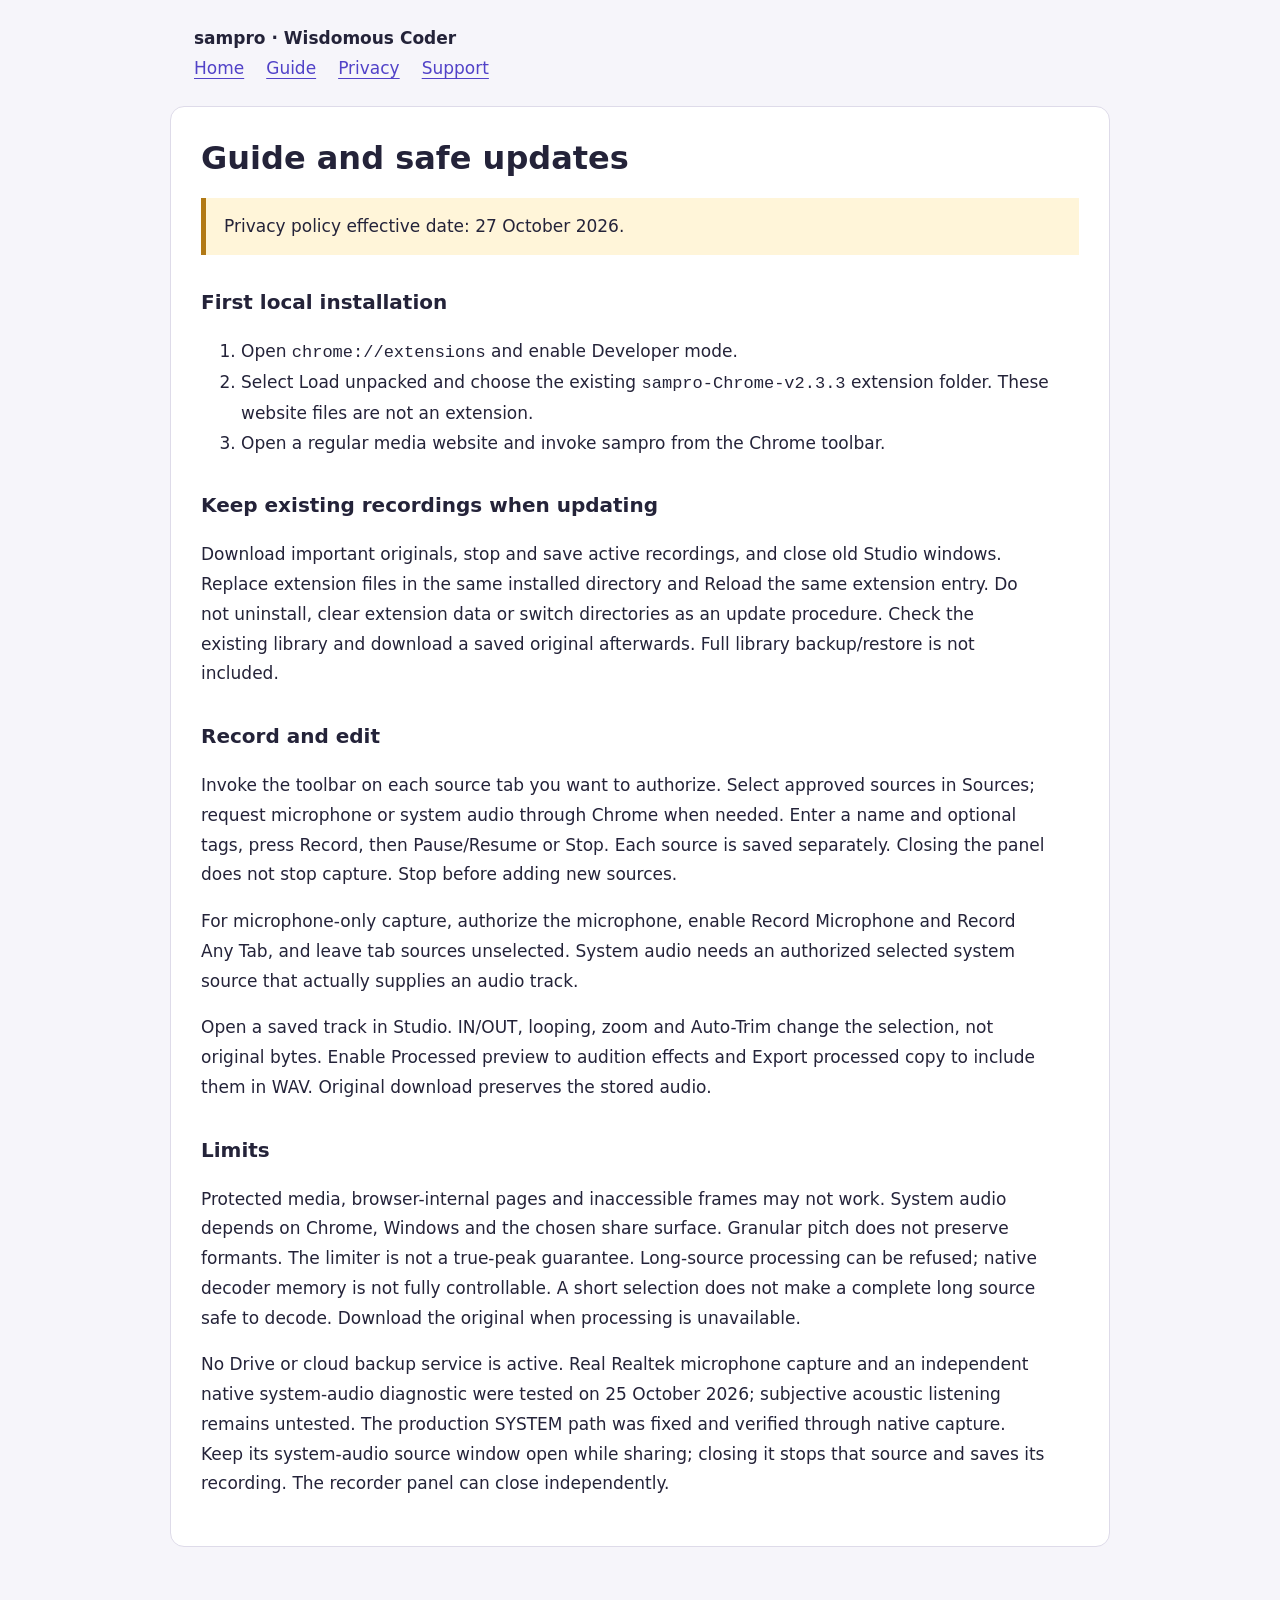
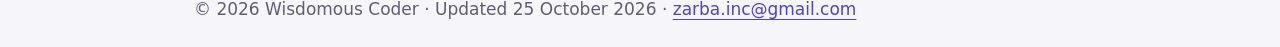
==== guide-en.html @ b50b03b1 "Publish English sampro information, privacy, guide and support pages" ====
<!doctype html><html lang="en" dir="ltr"><head><meta charset="utf-8"><meta name="viewport" content="width=device-width,initial-scale=1"><title>Guide and safe updates · sampro</title><link rel="stylesheet" href="draft-pages.css"></head><body><header><strong>sampro · Wisdomous Coder</strong><nav aria-label="Navigation"><a href="index.html">Home</a><a href="guide-en.html">Guide</a><a href="privacy-en.html">Privacy</a><a href="support-en.html">Support</a></nav></header><main><h1>Guide and safe updates</h1><div class="draft" role="note">Privacy policy effective date: 27 October 2026.</div><h2>First local installation</h2><ol><li>Open <code>chrome://extensions</code> and enable Developer mode.</li><li>Select Load unpacked and choose the existing <code>sampro-Chrome-v2.3.3</code> extension folder. These website files are not an extension.</li><li>Open a regular media website and invoke sampro from the Chrome toolbar.</li></ol><h2>Keep existing recordings when updating</h2><p>Download important originals, stop and save active recordings, and close old Studio windows. Replace extension files in the same installed directory and Reload the same extension entry. Do not uninstall, clear extension data or switch directories as an update procedure. Check the existing library and download a saved original afterwards. Full library backup/restore is not included.</p><h2>Record and edit</h2><p>Invoke the toolbar on each source tab you want to authorize. Select approved sources in Sources; request microphone or system audio through Chrome when needed. Enter a name and optional tags, press Record, then Pause/Resume or Stop. Each source is saved separately. Closing the panel does not stop capture. Stop before adding new sources.</p><p>For microphone-only capture, authorize the microphone, enable Record Microphone and Record Any Tab, and leave tab sources unselected. System audio needs an authorized selected system source that actually supplies an audio track.</p><p>Open a saved track in Studio. IN/OUT, looping, zoom and Auto-Trim change the selection, not original bytes. Enable Processed preview to audition effects and Export processed copy to include them in WAV. Original download preserves the stored audio.</p><h2>Limits</h2><p>Protected media, browser-internal pages and inaccessible frames may not work. System audio depends on Chrome, Windows and the chosen share surface. Granular pitch does not preserve formants. The limiter is not a true-peak guarantee. Long-source processing can be refused; native decoder memory is not fully controllable. A short selection does not make a complete long source safe to decode. Download the original when processing is unavailable.</p><p>No Drive or cloud backup service is active. Real Realtek microphone capture and an independent native system-audio diagnostic were tested on 25 October 2026; subjective acoustic listening remains untested. The production SYSTEM path was fixed and verified through native capture. Keep its system-audio source window open while sharing; closing it stops that source and saves its recording. The recorder panel can close independently.</p></main><footer>© 2026 Wisdomous Coder · Updated 25 October 2026 · <a href="mailto:zarba.inc@gmail.com">zarba.inc@gmail.com</a></footer></body></html>
---- draft-pages.css ----
:root{color-scheme:light;--ink:#242339;--muted:#605d72;--accent:#5142c8;--line:#dedbe9}
*{box-sizing:border-box}body{margin:0;background:#f6f5fa;color:var(--ink);font:17px/1.75 system-ui,"Segoe UI",Arial,sans-serif}header,main,footer{max-width:940px;margin:auto;padding:24px}header{padding-bottom:12px}main{background:#fff;border:1px solid var(--line);border-radius:14px;padding:30px;margin:10px auto 24px}nav{display:flex;flex-wrap:wrap;gap:10px 22px}a{color:var(--accent);text-underline-offset:4px}a:focus-visible{outline:3px solid var(--accent);outline-offset:4px}h1{font-size:2rem;line-height:1.35;margin:0 0 12px}h2{font-size:1.25rem;margin-top:30px}h3{font-size:1.05rem}p,li{max-width:78ch}.draft{border-inline-start:5px solid #b17915;background:#fff5d9;padding:14px 18px;margin:18px 0}.field{background:#f2effe;border-radius:4px;padding:2px 6px;overflow-wrap:anywhere}small,footer{color:var(--muted)}.grid{display:grid;grid-template-columns:repeat(auto-fit,minmax(230px,1fr));gap:16px}.card{border:1px solid var(--line);border-radius:10px;padding:18px}.card h2{margin-top:0}code{overflow-wrap:anywhere}table{border-collapse:collapse;width:100%}td,th{border:1px solid var(--line);padding:10px;text-align:start;vertical-align:top}@media(max-width:640px){main{margin:8px 12px;padding:20px}header,footer{padding:20px}h1{font-size:1.6rem}}@media print{body{background:white}main{border:0}nav{display:none}}

p,li,a{overflow-wrap:anywhere}
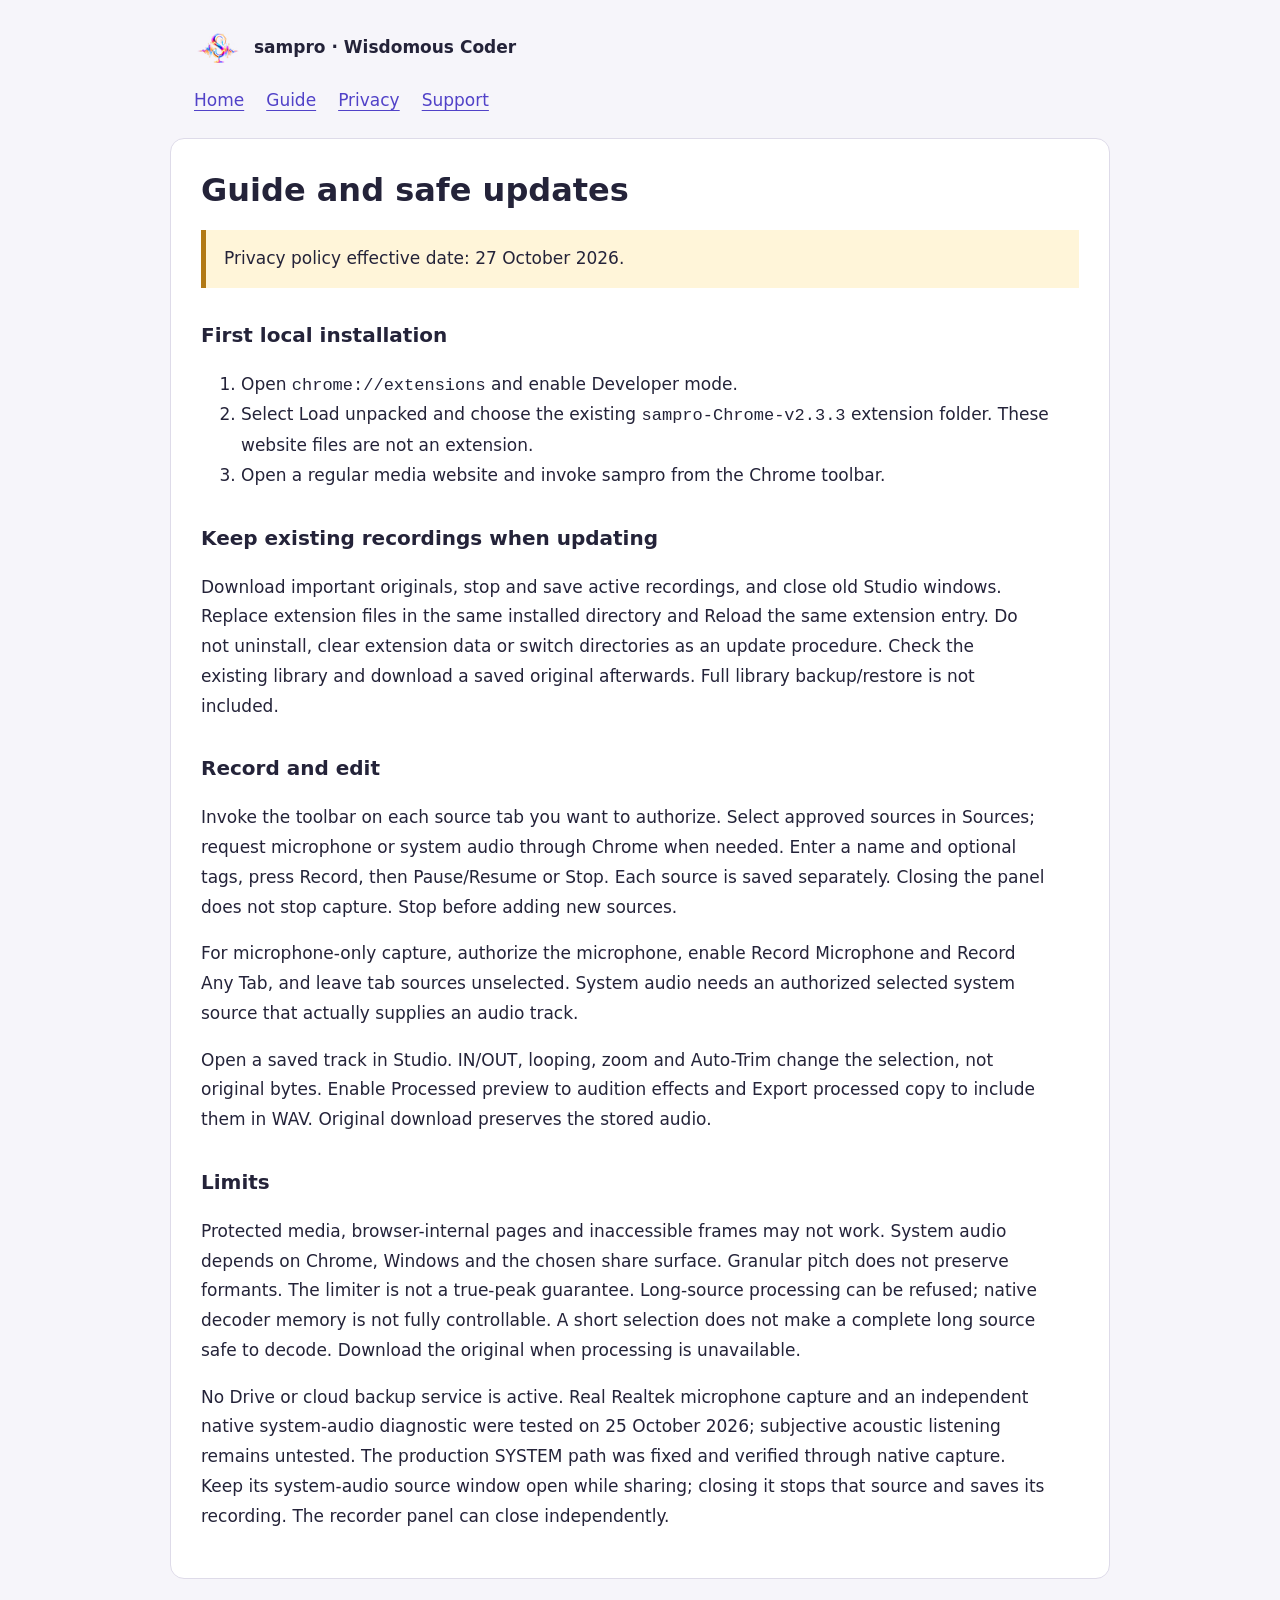
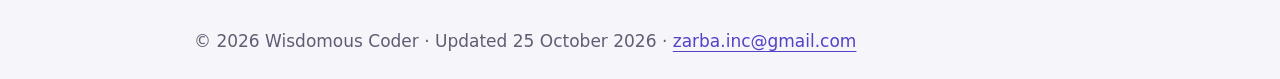
==== commit 20f3b4be: "Apply supplied SAMPRO logo, website icons and social preview artwork" ====
--- a/guide-en.html
+++ b/guide-en.html
@@ -1 +1 @@
-<!doctype html><html lang="en" dir="ltr"><head><meta charset="utf-8"><meta name="viewport" content="width=device-width,initial-scale=1"><title>Guide and safe updates · sampro</title><link rel="stylesheet" href="draft-pages.css"></head><body><header><strong>sampro · Wisdomous Coder</strong><nav aria-label="Navigation"><a href="index.html">Home</a><a href="guide-en.html">Guide</a><a href="privacy-en.html">Privacy</a><a href="support-en.html">Support</a></nav></header><main><h1>Guide and safe updates</h1><div class="draft" role="note">Privacy policy effective date: 27 October 2026.</div><h2>First local installation</h2><ol><li>Open <code>chrome://extensions</code> and enable Developer mode.</li><li>Select Load unpacked and choose the existing <code>sampro-Chrome-v2.3.3</code> extension folder. These website files are not an extension.</li><li>Open a regular media website and invoke sampro from the Chrome toolbar.</li></ol><h2>Keep existing recordings when updating</h2><p>Download important originals, stop and save active recordings, and close old Studio windows. Replace extension files in the same installed directory and Reload the same extension entry. Do not uninstall, clear extension data or switch directories as an update procedure. Check the existing library and download a saved original afterwards. Full library backup/restore is not included.</p><h2>Record and edit</h2><p>Invoke the toolbar on each source tab you want to authorize. Select approved sources in Sources; request microphone or system audio through Chrome when needed. Enter a name and optional tags, press Record, then Pause/Resume or Stop. Each source is saved separately. Closing the panel does not stop capture. Stop before adding new sources.</p><p>For microphone-only capture, authorize the microphone, enable Record Microphone and Record Any Tab, and leave tab sources unselected. System audio needs an authorized selected system source that actually supplies an audio track.</p><p>Open a saved track in Studio. IN/OUT, looping, zoom and Auto-Trim change the selection, not original bytes. Enable Processed preview to audition effects and Export processed copy to include them in WAV. Original download preserves the stored audio.</p><h2>Limits</h2><p>Protected media, browser-internal pages and inaccessible frames may not work. System audio depends on Chrome, Windows and the chosen share surface. Granular pitch does not preserve formants. The limiter is not a true-peak guarantee. Long-source processing can be refused; native decoder memory is not fully controllable. A short selection does not make a complete long source safe to decode. Download the original when processing is unavailable.</p><p>No Drive or cloud backup service is active. Real Realtek microphone capture and an independent native system-audio diagnostic were tested on 25 October 2026; subjective acoustic listening remains untested. The production SYSTEM path was fixed and verified through native capture. Keep its system-audio source window open while sharing; closing it stops that source and saves its recording. The recorder panel can close independently.</p></main><footer>© 2026 Wisdomous Coder · Updated 25 October 2026 · <a href="mailto:zarba.inc@gmail.com">zarba.inc@gmail.com</a></footer></body></html>+<!doctype html><html lang="en" dir="ltr"><head><meta charset="utf-8"><meta name="viewport" content="width=device-width,initial-scale=1"><title>Guide and safe updates · sampro</title><link rel="stylesheet" href="draft-pages.css"><link rel="icon" href="assets/favicon.ico" sizes="any"><link rel="icon" type="image/png" sizes="32x32" href="assets/favicon-32.png"><link rel="apple-touch-icon" sizes="180x180" href="assets/apple-touch-icon.png"><meta property="og:image" content="https://efficient-tax-hider.github.io/sampro-pages/assets/sampro-open-graph.webp"><meta property="og:image:width" content="1200"><meta property="og:image:height" content="630"><meta property="og:image:alt" content="sampro audio recording and editing"><meta name="twitter:card" content="summary_large_image"></head><body><header><div class="site-brand"><img src="assets/sampro-symbol-48.png" width="48" height="48" alt=""><strong>sampro · Wisdomous Coder</strong></div><nav aria-label="Navigation"><a href="index.html">Home</a><a href="guide-en.html">Guide</a><a href="privacy-en.html">Privacy</a><a href="support-en.html">Support</a></nav></header><main><h1>Guide and safe updates</h1><div class="draft" role="note">Privacy policy effective date: 27 October 2026.</div><h2>First local installation</h2><ol><li>Open <code>chrome://extensions</code> and enable Developer mode.</li><li>Select Load unpacked and choose the existing <code>sampro-Chrome-v2.3.3</code> extension folder. These website files are not an extension.</li><li>Open a regular media website and invoke sampro from the Chrome toolbar.</li></ol><h2>Keep existing recordings when updating</h2><p>Download important originals, stop and save active recordings, and close old Studio windows. Replace extension files in the same installed directory and Reload the same extension entry. Do not uninstall, clear extension data or switch directories as an update procedure. Check the existing library and download a saved original afterwards. Full library backup/restore is not included.</p><h2>Record and edit</h2><p>Invoke the toolbar on each source tab you want to authorize. Select approved sources in Sources; request microphone or system audio through Chrome when needed. Enter a name and optional tags, press Record, then Pause/Resume or Stop. Each source is saved separately. Closing the panel does not stop capture. Stop before adding new sources.</p><p>For microphone-only capture, authorize the microphone, enable Record Microphone and Record Any Tab, and leave tab sources unselected. System audio needs an authorized selected system source that actually supplies an audio track.</p><p>Open a saved track in Studio. IN/OUT, looping, zoom and Auto-Trim change the selection, not original bytes. Enable Processed preview to audition effects and Export processed copy to include them in WAV. Original download preserves the stored audio.</p><h2>Limits</h2><p>Protected media, browser-internal pages and inaccessible frames may not work. System audio depends on Chrome, Windows and the chosen share surface. Granular pitch does not preserve formants. The limiter is not a true-peak guarantee. Long-source processing can be refused; native decoder memory is not fully controllable. A short selection does not make a complete long source safe to decode. Download the original when processing is unavailable.</p><p>No Drive or cloud backup service is active. Real Realtek microphone capture and an independent native system-audio diagnostic were tested on 25 October 2026; subjective acoustic listening remains untested. The production SYSTEM path was fixed and verified through native capture. Keep its system-audio source window open while sharing; closing it stops that source and saves its recording. The recorder panel can close independently.</p></main><footer>© 2026 Wisdomous Coder · Updated 25 October 2026 · <a href="mailto:zarba.inc@gmail.com">zarba.inc@gmail.com</a></footer></body></html>
--- a/draft-pages.css
+++ b/draft-pages.css
@@ -1,4 +1,7 @@
-:root{color-scheme:light;--ink:#242339;--muted:#605d72;--accent:#5142c8;--line:#dedbe9}
-*{box-sizing:border-box}body{margin:0;background:#f6f5fa;color:var(--ink);font:17px/1.75 system-ui,"Segoe UI",Arial,sans-serif}header,main,footer{max-width:940px;margin:auto;padding:24px}header{padding-bottom:12px}main{background:#fff;border:1px solid var(--line);border-radius:14px;padding:30px;margin:10px auto 24px}nav{display:flex;flex-wrap:wrap;gap:10px 22px}a{color:var(--accent);text-underline-offset:4px}a:focus-visible{outline:3px solid var(--accent);outline-offset:4px}h1{font-size:2rem;line-height:1.35;margin:0 0 12px}h2{font-size:1.25rem;margin-top:30px}h3{font-size:1.05rem}p,li{max-width:78ch}.draft{border-inline-start:5px solid #b17915;background:#fff5d9;padding:14px 18px;margin:18px 0}.field{background:#f2effe;border-radius:4px;padding:2px 6px;overflow-wrap:anywhere}small,footer{color:var(--muted)}.grid{display:grid;grid-template-columns:repeat(auto-fit,minmax(230px,1fr));gap:16px}.card{border:1px solid var(--line);border-radius:10px;padding:18px}.card h2{margin-top:0}code{overflow-wrap:anywhere}table{border-collapse:collapse;width:100%}td,th{border:1px solid var(--line);padding:10px;text-align:start;vertical-align:top}@media(max-width:640px){main{margin:8px 12px;padding:20px}header,footer{padding:20px}h1{font-size:1.6rem}}@media print{body{background:white}main{border:0}nav{display:none}}
-
-p,li,a{overflow-wrap:anywhere}
+:root{color-scheme:light;--ink:#242339;--muted:#605d72;--accent:#5142c8;--line:#dedbe9}
+*{box-sizing:border-box}body{margin:0;background:#f6f5fa;color:var(--ink);font:17px/1.75 system-ui,"Segoe UI",Arial,sans-serif}header,main,footer{max-width:940px;margin:auto;padding:24px}header{padding-bottom:12px}main{background:#fff;border:1px solid var(--line);border-radius:14px;padding:30px;margin:10px auto 24px}nav{display:flex;flex-wrap:wrap;gap:10px 22px}a{color:var(--accent);text-underline-offset:4px}a:focus-visible{outline:3px solid var(--accent);outline-offset:4px}h1{font-size:2rem;line-height:1.35;margin:0 0 12px}h2{font-size:1.25rem;margin-top:30px}h3{font-size:1.05rem}p,li{max-width:78ch}.draft{border-inline-start:5px solid #b17915;background:#fff5d9;padding:14px 18px;margin:18px 0}.field{background:#f2effe;border-radius:4px;padding:2px 6px;overflow-wrap:anywhere}small,footer{color:var(--muted)}.grid{display:grid;grid-template-columns:repeat(auto-fit,minmax(230px,1fr));gap:16px}.card{border:1px solid var(--line);border-radius:10px;padding:18px}.card h2{margin-top:0}code{overflow-wrap:anywhere}table{border-collapse:collapse;width:100%}td,th{border:1px solid var(--line);padding:10px;text-align:start;vertical-align:top}@media(max-width:640px){main{margin:8px 12px;padding:20px}header,footer{padding:20px}h1{font-size:1.6rem}}@media print{body{background:white}main{border:0}nav{display:none}}
+
+p,li,a{overflow-wrap:anywhere}
+
+/* Supplied raster brand assets; no external image hosts or fonts. */
+.site-brand{display:flex;align-items:center;gap:12px;margin-bottom:14px}.site-brand img{object-fit:contain;flex:none}.brand-hero{background:#000;border-radius:10px;overflow:hidden;margin-bottom:26px}.brand-hero img{display:block;width:100%;height:auto}@media(max-width:640px){.site-brand{gap:9px}.site-brand strong{font-size:16px}}
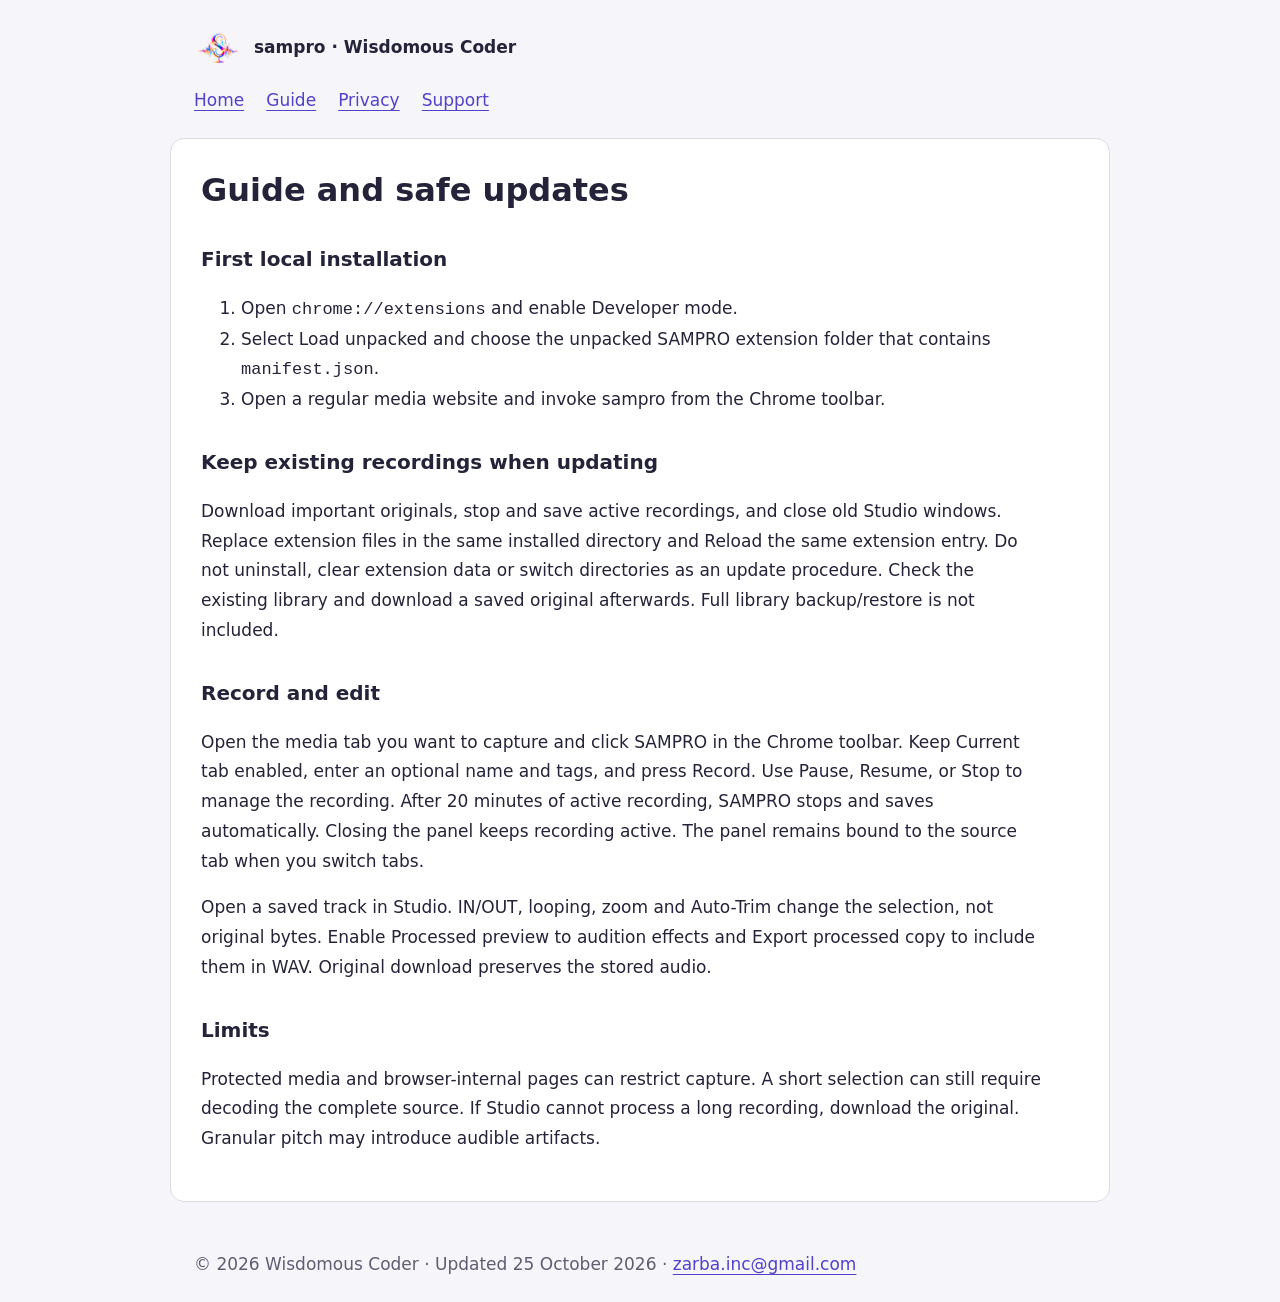
==== commit a8f3e613: "Update guide-en.html for SAMPRO 3.0.1" ====
--- a/guide-en.html
+++ b/guide-en.html
@@ -1 +1 @@
-<!doctype html><html lang="en" dir="ltr"><head><meta charset="utf-8"><meta name="viewport" content="width=device-width,initial-scale=1"><title>Guide and safe updates · sampro</title><link rel="stylesheet" href="draft-pages.css"><link rel="icon" href="assets/favicon.ico" sizes="any"><link rel="icon" type="image/png" sizes="32x32" href="assets/favicon-32.png"><link rel="apple-touch-icon" sizes="180x180" href="assets/apple-touch-icon.png"><meta property="og:image" content="https://efficient-tax-hider.github.io/sampro-pages/assets/sampro-open-graph.webp"><meta property="og:image:width" content="1200"><meta property="og:image:height" content="630"><meta property="og:image:alt" content="sampro audio recording and editing"><meta name="twitter:card" content="summary_large_image"></head><body><header><div class="site-brand"><img src="assets/sampro-symbol-48.png" width="48" height="48" alt=""><strong>sampro · Wisdomous Coder</strong></div><nav aria-label="Navigation"><a href="index.html">Home</a><a href="guide-en.html">Guide</a><a href="privacy-en.html">Privacy</a><a href="support-en.html">Support</a></nav></header><main><h1>Guide and safe updates</h1><div class="draft" role="note">Privacy policy effective date: 27 October 2026.</div><h2>First local installation</h2><ol><li>Open <code>chrome://extensions</code> and enable Developer mode.</li><li>Select Load unpacked and choose the existing <code>sampro-Chrome-v2.3.3</code> extension folder. These website files are not an extension.</li><li>Open a regular media website and invoke sampro from the Chrome toolbar.</li></ol><h2>Keep existing recordings when updating</h2><p>Download important originals, stop and save active recordings, and close old Studio windows. Replace extension files in the same installed directory and Reload the same extension entry. Do not uninstall, clear extension data or switch directories as an update procedure. Check the existing library and download a saved original afterwards. Full library backup/restore is not included.</p><h2>Record and edit</h2><p>Invoke the toolbar on each source tab you want to authorize. Select approved sources in Sources; request microphone or system audio through Chrome when needed. Enter a name and optional tags, press Record, then Pause/Resume or Stop. Each source is saved separately. Closing the panel does not stop capture. Stop before adding new sources.</p><p>For microphone-only capture, authorize the microphone, enable Record Microphone and Record Any Tab, and leave tab sources unselected. System audio needs an authorized selected system source that actually supplies an audio track.</p><p>Open a saved track in Studio. IN/OUT, looping, zoom and Auto-Trim change the selection, not original bytes. Enable Processed preview to audition effects and Export processed copy to include them in WAV. Original download preserves the stored audio.</p><h2>Limits</h2><p>Protected media, browser-internal pages and inaccessible frames may not work. System audio depends on Chrome, Windows and the chosen share surface. Granular pitch does not preserve formants. The limiter is not a true-peak guarantee. Long-source processing can be refused; native decoder memory is not fully controllable. A short selection does not make a complete long source safe to decode. Download the original when processing is unavailable.</p><p>No Drive or cloud backup service is active. Real Realtek microphone capture and an independent native system-audio diagnostic were tested on 25 October 2026; subjective acoustic listening remains untested. The production SYSTEM path was fixed and verified through native capture. Keep its system-audio source window open while sharing; closing it stops that source and saves its recording. The recorder panel can close independently.</p></main><footer>© 2026 Wisdomous Coder · Updated 25 October 2026 · <a href="mailto:zarba.inc@gmail.com">zarba.inc@gmail.com</a></footer></body></html>+<!doctype html><html lang="en" dir="ltr"><head><meta charset="utf-8"><meta name="viewport" content="width=device-width,initial-scale=1"><title>Guide and safe updates · sampro</title><link rel="stylesheet" href="draft-pages.css"><link rel="icon" href="assets/favicon.ico" sizes="any"><link rel="icon" type="image/png" sizes="32x32" href="assets/favicon-32.png"><link rel="apple-touch-icon" sizes="180x180" href="assets/apple-touch-icon.png"><meta property="og:image" content="https://efficient-tax-hider.github.io/sampro-pages/assets/sampro-open-graph.webp"><meta property="og:image:width" content="1200"><meta property="og:image:height" content="630"><meta property="og:image:alt" content="sampro audio recording and editing"><meta name="twitter:card" content="summary_large_image"></head><body><header><div class="site-brand"><img src="assets/sampro-symbol-48.png" width="48" height="48" alt=""><strong>sampro · Wisdomous Coder</strong></div><nav aria-label="Navigation"><a href="index.html">Home</a><a href="guide-en.html">Guide</a><a href="privacy-en.html">Privacy</a><a href="support-en.html">Support</a></nav></header><main><h1>Guide and safe updates</h1><h2>First local installation</h2><ol><li>Open <code>chrome://extensions</code> and enable Developer mode.</li><li>Select Load unpacked and choose the unpacked SAMPRO extension folder that contains <code>manifest.json</code>.</li><li>Open a regular media website and invoke sampro from the Chrome toolbar.</li></ol><h2>Keep existing recordings when updating</h2><p>Download important originals, stop and save active recordings, and close old Studio windows. Replace extension files in the same installed directory and Reload the same extension entry. Do not uninstall, clear extension data or switch directories as an update procedure. Check the existing library and download a saved original afterwards. Full library backup/restore is not included.</p><h2>Record and edit</h2><p>Open the media tab you want to capture and click SAMPRO in the Chrome toolbar. Keep Current tab enabled, enter an optional name and tags, and press Record. Use Pause, Resume, or Stop to manage the recording. After 20 minutes of active recording, SAMPRO stops and saves automatically. Closing the panel keeps recording active. The panel remains bound to the source tab when you switch tabs.</p><p>Open a saved track in Studio. IN/OUT, looping, zoom and Auto-Trim change the selection, not original bytes. Enable Processed preview to audition effects and Export processed copy to include them in WAV. Original download preserves the stored audio.</p><h2>Limits</h2><p>Protected media and browser-internal pages can restrict capture. A short selection can still require decoding the complete source. If Studio cannot process a long recording, download the original. Granular pitch may introduce audible artifacts.</p></main><footer>© 2026 Wisdomous Coder · Updated 25 October 2026 · <a href="mailto:zarba.inc@gmail.com">zarba.inc@gmail.com</a></footer></body></html>
